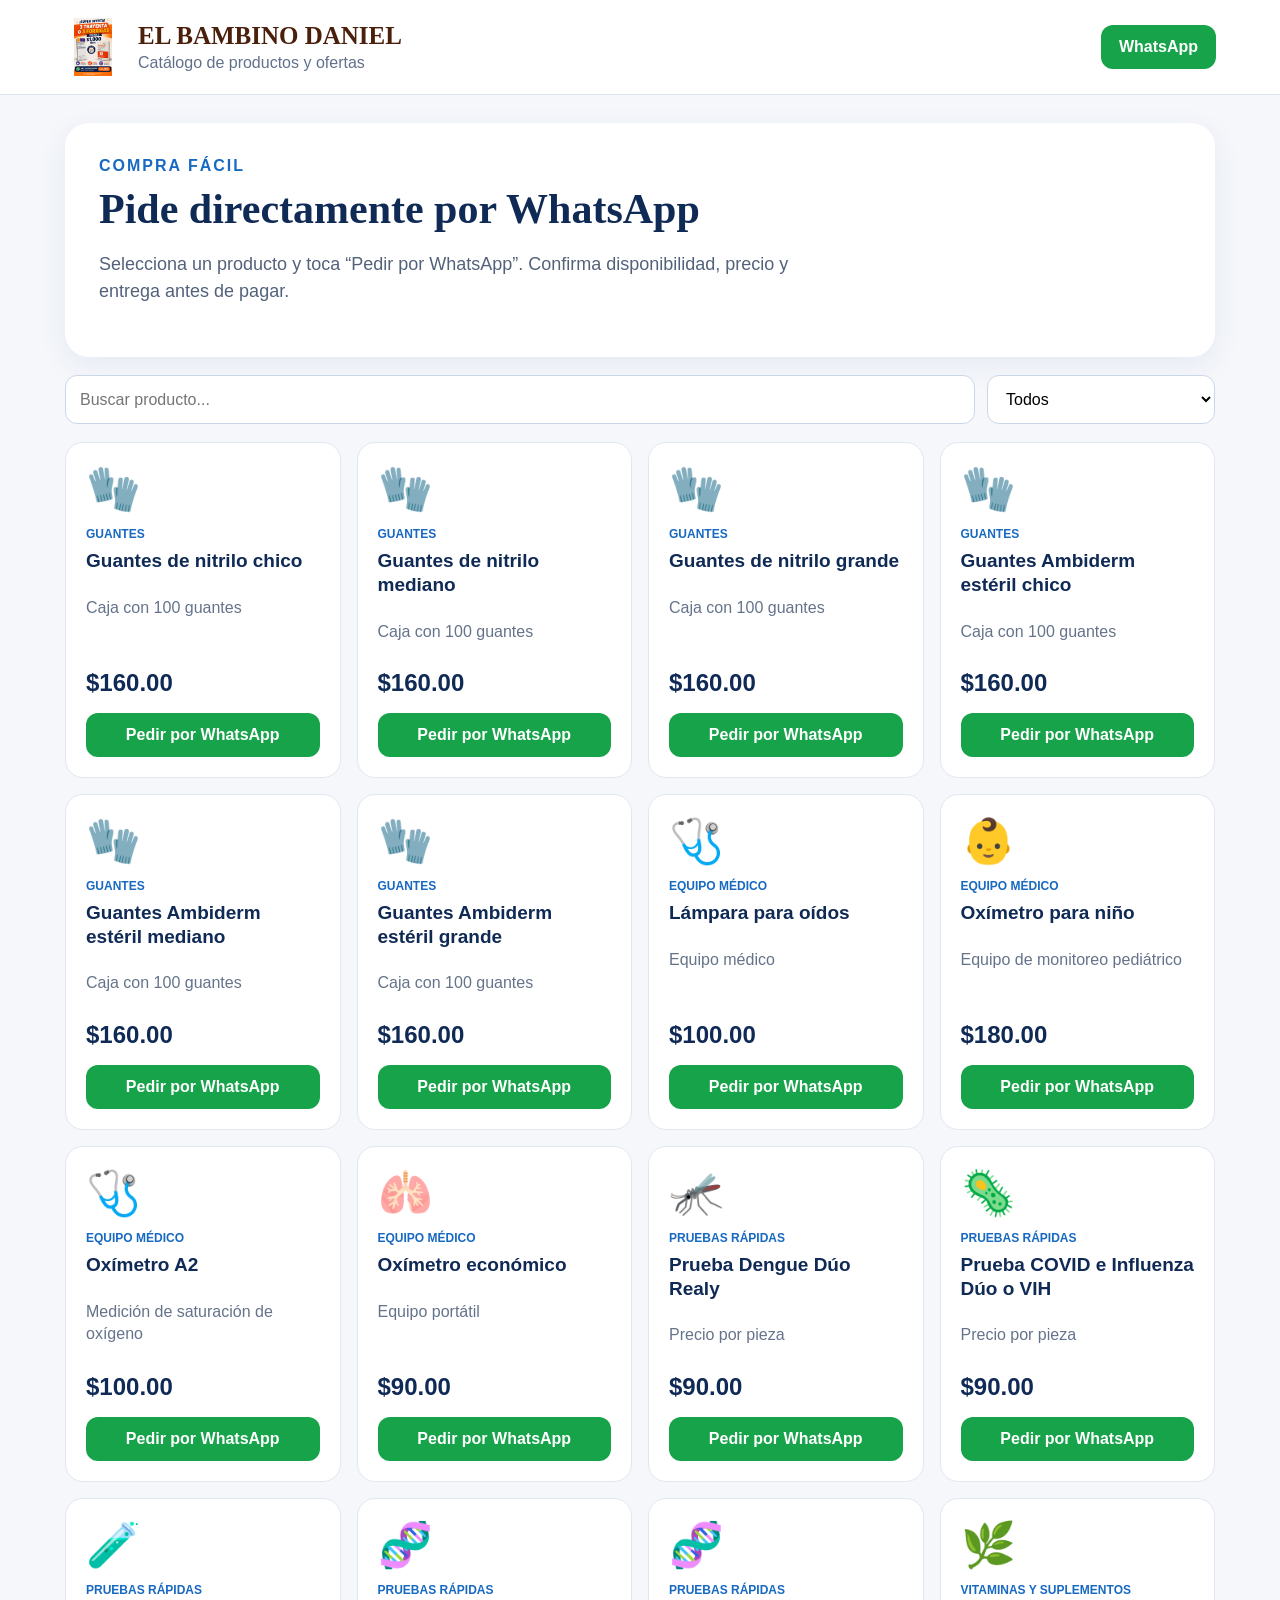
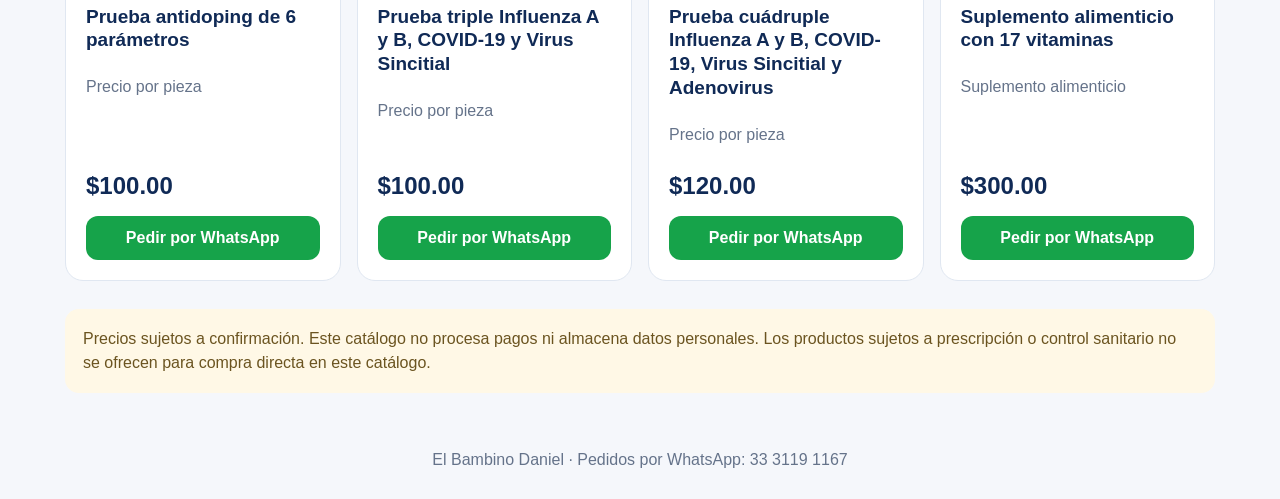
==== index.html @ a518f1b6 "Add files via upload" ====
<!doctype html><html lang="es"><head><meta charset="utf-8"><meta name="viewport" content="width=device-width,initial-scale=1"><title>El Bambino Daniel | Catálogo WhatsApp</title><link rel="stylesheet" href="style.css"></head><body>
<header><img src="logo-el-bambino-daniel.png" alt="El Bambino Daniel"><div><h1>EL BAMBINO DANIEL</h1><p>Catálogo de productos y ofertas</p></div><a class="wa top" href="https://wa.me/523331191167?text=Hola%2C%20quiero%20informaci%C3%B3n%20del%20cat%C3%A1logo%20de%20El%20Bambino%20Daniel" target="_blank">WhatsApp</a></header>
<main><section class="hero"><div><span>COMPRA FÁCIL</span><h2>Pide directamente por WhatsApp</h2><p>Selecciona un producto y toca “Pedir por WhatsApp”. Confirma disponibilidad, precio y entrega antes de pagar.</p></div></section>
<div class="tools"><input id="search" placeholder="Buscar producto..."><select id="cat"><option>Todos</option><option>Guantes</option><option>Equipo médico</option><option>Pruebas rápidas</option><option>Vitaminas y suplementos</option></select></div>
<section id="grid" class="grid"></section>
<p class="note">Precios sujetos a confirmación. Este catálogo no procesa pagos ni almacena datos personales. Los productos sujetos a prescripción o control sanitario no se ofrecen para compra directa en este catálogo.</p></main>
<footer>El Bambino Daniel · Pedidos por WhatsApp: 33 3119 1167</footer>
<script src="catalogo.js"></script></body></html>
---- style.css ----
*{box-sizing:border-box}body{margin:0;font-family:Arial,sans-serif;background:#f5f7fb;color:#102a56}header{display:flex;align-items:center;gap:16px;padding:18px 5%;background:white;border-bottom:1px solid #dde5f0;position:sticky;top:0;z-index:3}header img{width:58px;height:58px;object-fit:contain}h1{margin:0;font-family:Georgia,serif;color:#4a1f0b;font-size:25px}header p{margin:4px 0 0;color:#62708a}.top{margin-left:auto}.hero{margin:28px auto 18px;padding:34px;border-radius:24px;background:white;max-width:1150px;box-shadow:0 8px 30px #173a6b12}.hero span{font-weight:800;letter-spacing:2px;color:#1769c2}.hero h2{font:700 42px Georgia,serif;margin:10px 0}.hero p{font-size:18px;color:#53627a;max-width:720px;line-height:1.5}.tools{max-width:1150px;margin:0 auto 18px;display:flex;gap:12px}.tools input,.tools select{padding:14px;border:1px solid #cbd7e7;border-radius:12px;font-size:16px;background:white}.tools input{flex:1}.grid{max-width:1150px;margin:auto;display:grid;grid-template-columns:repeat(auto-fit,minmax(240px,1fr));gap:16px}.grid article{background:white;border:1px solid #e0e7f1;border-radius:18px;padding:20px;display:flex;flex-direction:column;min-height:320px}.icon{font-size:44px}.grid span{font-size:12px;font-weight:800;color:#1769c2;text-transform:uppercase;margin-top:12px}.grid h3{font-size:19px;line-height:1.25;margin:8px 0;color:#102a56}.grid p{color:#65738a;line-height:1.4;flex:1}.grid strong{font-size:24px;margin:10px 0 16px}.wa{display:inline-block;background:#16a34a;color:white;text-decoration:none;padding:13px 18px;border-radius:12px;font-weight:800;text-align:center}.wa:hover{filter:brightness(.95)}.note{max-width:1150px;margin:28px auto;padding:18px;background:#fff8e6;border-radius:14px;color:#6b5420;line-height:1.5}footer{text-align:center;padding:30px;color:#65738a}@media(max-width:650px){header{padding:12px}.top{font-size:0}.top:after{content:'WhatsApp';font-size:14px}.hero{margin:14px;padding:22px}.hero h2{font-size:31px}.tools{margin:0 14px 14px;flex-direction:column}.grid{margin:0 14px}.note{margin:20px 14px}}
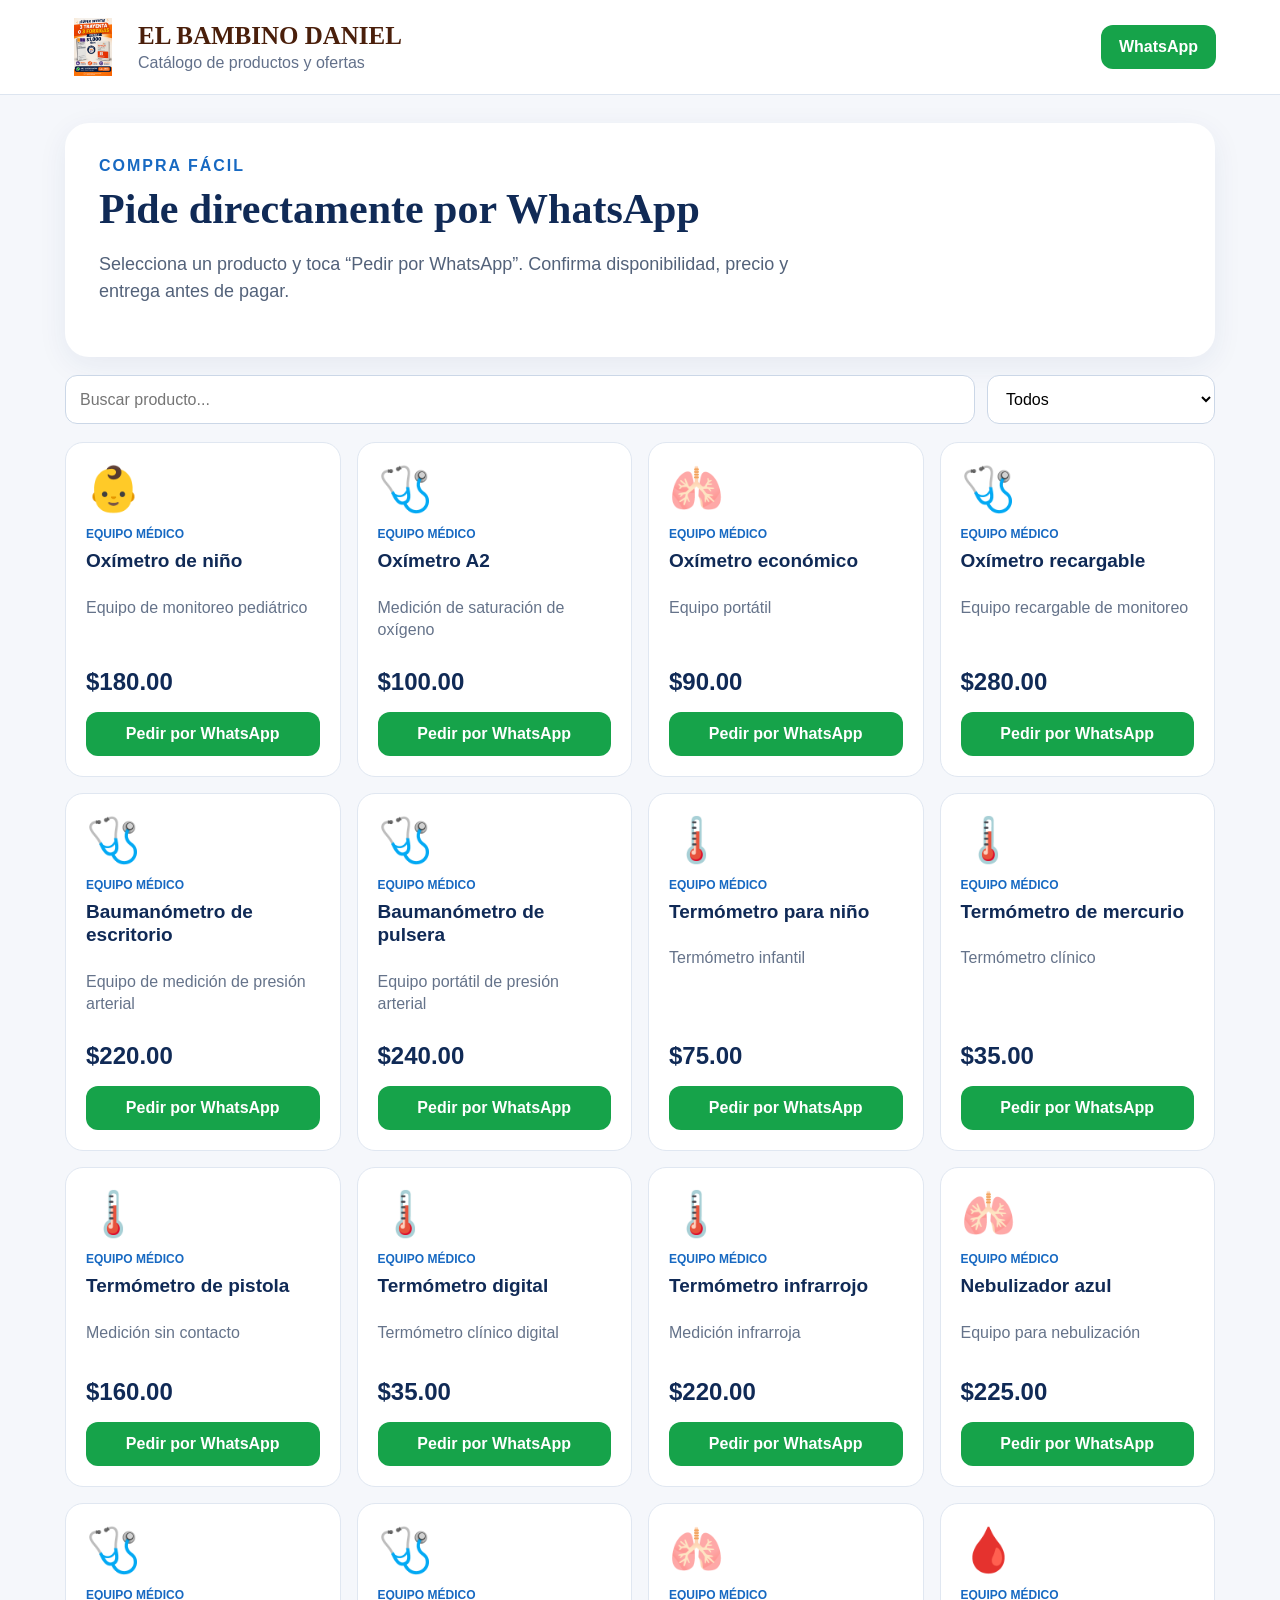
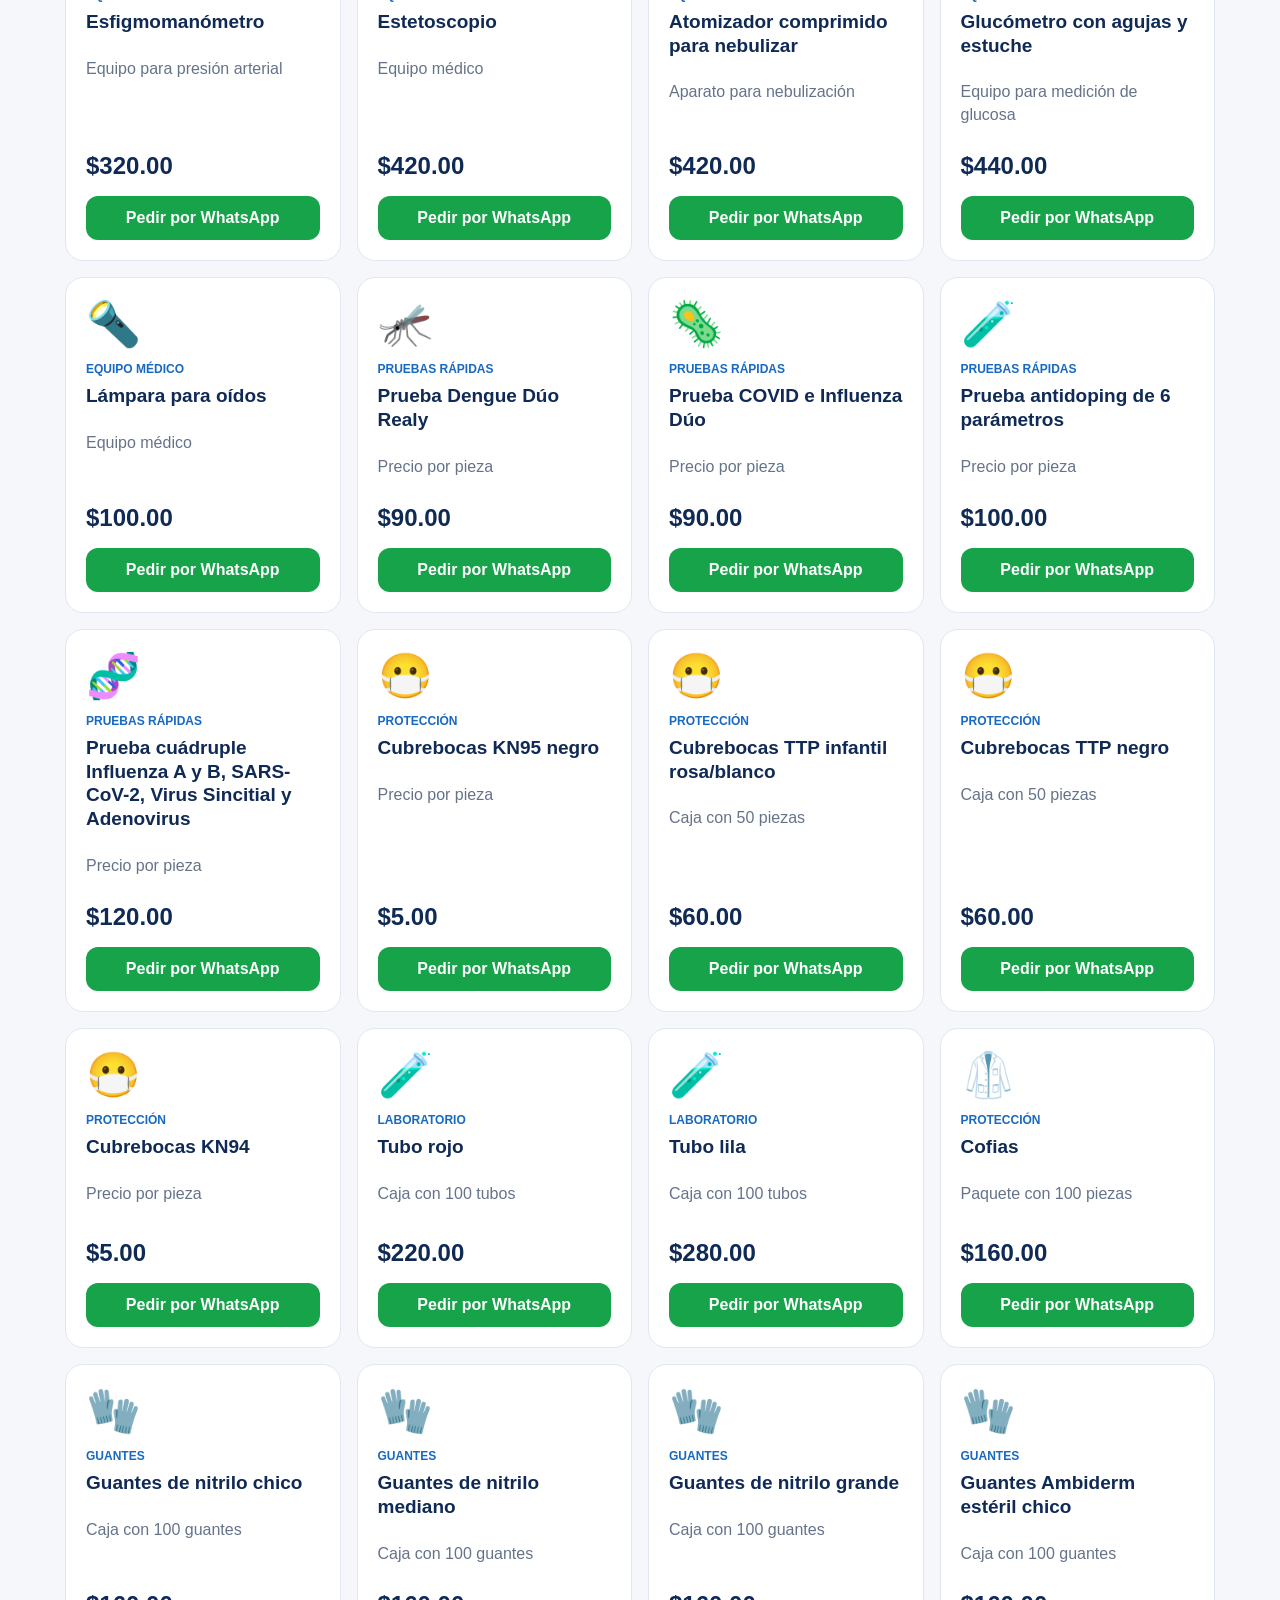
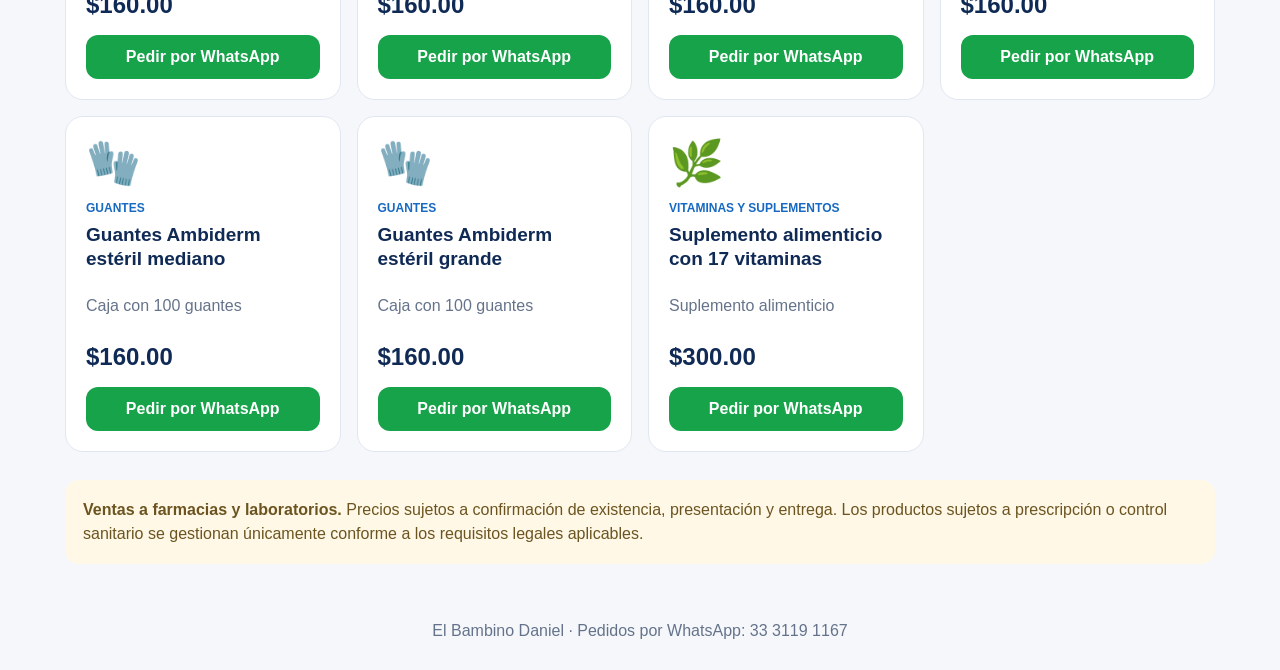
==== commit 219ed0fa: "Add files via upload" ====
--- a/index.html
+++ b/index.html
@@ -1,8 +1,26 @@
-<!doctype html><html lang="es"><head><meta charset="utf-8"><meta name="viewport" content="width=device-width,initial-scale=1"><title>El Bambino Daniel | Catálogo WhatsApp</title><link rel="stylesheet" href="style.css"></head><body>
-<header><img src="logo-el-bambino-daniel.png" alt="El Bambino Daniel"><div><h1>EL BAMBINO DANIEL</h1><p>Catálogo de productos y ofertas</p></div><a class="wa top" href="https://wa.me/523331191167?text=Hola%2C%20quiero%20informaci%C3%B3n%20del%20cat%C3%A1logo%20de%20El%20Bambino%20Daniel" target="_blank">WhatsApp</a></header>
-<main><section class="hero"><div><span>COMPRA FÁCIL</span><h2>Pide directamente por WhatsApp</h2><p>Selecciona un producto y toca “Pedir por WhatsApp”. Confirma disponibilidad, precio y entrega antes de pagar.</p></div></section>
-<div class="tools"><input id="search" placeholder="Buscar producto..."><select id="cat"><option>Todos</option><option>Guantes</option><option>Equipo médico</option><option>Pruebas rápidas</option><option>Vitaminas y suplementos</option></select></div>
+<!doctype html>
+<html lang="es">
+<head>
+<meta charset="utf-8"><meta name="viewport" content="width=device-width,initial-scale=1">
+<title>El Bambino Daniel | Catálogo WhatsApp</title>
+<link rel="stylesheet" href="style.css">
+</head>
+<body>
+<header>
+<img src="logo-el-bambino-daniel.png" alt="El Bambino Daniel">
+<div><h1>EL BAMBINO DANIEL</h1><p>Catálogo de productos y ofertas</p></div>
+<a class="wa top" href="https://wa.me/523331191167?text=Hola%2C%20quiero%20informaci%C3%B3n%20del%20cat%C3%A1logo%20de%20El%20Bambino%20Daniel" target="_blank">WhatsApp</a>
+</header>
+<main>
+<section class="hero"><div><span>COMPRA FÁCIL</span><h2>Pide directamente por WhatsApp</h2>
+<p>Selecciona un producto y toca “Pedir por WhatsApp”. Confirma disponibilidad, precio y entrega antes de pagar.</p></div></section>
+<div class="tools">
+<input id="search" placeholder="Buscar producto...">
+<select id="cat"><option>Todos</option><option>Equipo médico</option><option>Pruebas rápidas</option><option>Protección</option><option>Laboratorio</option><option>Guantes</option><option>Vitaminas y suplementos</option></select>
+</div>
 <section id="grid" class="grid"></section>
-<p class="note">Precios sujetos a confirmación. Este catálogo no procesa pagos ni almacena datos personales. Los productos sujetos a prescripción o control sanitario no se ofrecen para compra directa en este catálogo.</p></main>
+<p class="note"><strong>Ventas a farmacias y laboratorios.</strong> Precios sujetos a confirmación de existencia, presentación y entrega. Los productos sujetos a prescripción o control sanitario se gestionan únicamente conforme a los requisitos legales aplicables.</p>
+</main>
 <footer>El Bambino Daniel · Pedidos por WhatsApp: 33 3119 1167</footer>
-<script src="catalogo.js"></script></body></html>
+<script src="catalogo.js"></script>
+</body></html>
--- a/style.css
+++ b/style.css
@@ -1 +1 @@
-*{box-sizing:border-box}body{margin:0;font-family:Arial,sans-serif;background:#f5f7fb;color:#102a56}header{display:flex;align-items:center;gap:16px;padding:18px 5%;background:white;border-bottom:1px solid #dde5f0;position:sticky;top:0;z-index:3}header img{width:58px;height:58px;object-fit:contain}h1{margin:0;font-family:Georgia,serif;color:#4a1f0b;font-size:25px}header p{margin:4px 0 0;color:#62708a}.top{margin-left:auto}.hero{margin:28px auto 18px;padding:34px;border-radius:24px;background:white;max-width:1150px;box-shadow:0 8px 30px #173a6b12}.hero span{font-weight:800;letter-spacing:2px;color:#1769c2}.hero h2{font:700 42px Georgia,serif;margin:10px 0}.hero p{font-size:18px;color:#53627a;max-width:720px;line-height:1.5}.tools{max-width:1150px;margin:0 auto 18px;display:flex;gap:12px}.tools input,.tools select{padding:14px;border:1px solid #cbd7e7;border-radius:12px;font-size:16px;background:white}.tools input{flex:1}.grid{max-width:1150px;margin:auto;display:grid;grid-template-columns:repeat(auto-fit,minmax(240px,1fr));gap:16px}.grid article{background:white;border:1px solid #e0e7f1;border-radius:18px;padding:20px;display:flex;flex-direction:column;min-height:320px}.icon{font-size:44px}.grid span{font-size:12px;font-weight:800;color:#1769c2;text-transform:uppercase;margin-top:12px}.grid h3{font-size:19px;line-height:1.25;margin:8px 0;color:#102a56}.grid p{color:#65738a;line-height:1.4;flex:1}.grid strong{font-size:24px;margin:10px 0 16px}.wa{display:inline-block;background:#16a34a;color:white;text-decoration:none;padding:13px 18px;border-radius:12px;font-weight:800;text-align:center}.wa:hover{filter:brightness(.95)}.note{max-width:1150px;margin:28px auto;padding:18px;background:#fff8e6;border-radius:14px;color:#6b5420;line-height:1.5}footer{text-align:center;padding:30px;color:#65738a}@media(max-width:650px){header{padding:12px}.top{font-size:0}.top:after{content:'WhatsApp';font-size:14px}.hero{margin:14px;padding:22px}.hero h2{font-size:31px}.tools{margin:0 14px 14px;flex-direction:column}.grid{margin:0 14px}.note{margin:20px 14px}}
+*{box-sizing:border-box}body{margin:0;font-family:Arial,sans-serif;background:#f5f7fb;color:#102a56}header{display:flex;align-items:center;gap:16px;padding:18px 5%;background:white;border-bottom:1px solid #dde5f0;position:sticky;top:0;z-index:3}header img{width:58px;height:58px;object-fit:contain}h1{margin:0;font-family:Georgia,serif;color:#4a1f0b;font-size:25px}header p{margin:4px 0 0;color:#62708a}.top{margin-left:auto}.hero{margin:28px auto 18px;padding:34px;border-radius:24px;background:white;max-width:1150px;box-shadow:0 8px 30px #173a6b12}.hero span{font-weight:800;letter-spacing:2px;color:#1769c2}.hero h2{font:700 42px Georgia,serif;margin:10px 0}.hero p{font-size:18px;color:#53627a;max-width:720px;line-height:1.5}.tools{max-width:1150px;margin:0 auto 18px;display:flex;gap:12px}.tools input,.tools select{padding:14px;border:1px solid #cbd7e7;border-radius:12px;font-size:16px;background:white}.tools input{flex:1}.grid{max-width:1150px;margin:auto;display:grid;grid-template-columns:repeat(auto-fit,minmax(240px,1fr));gap:16px}.grid article{background:white;border:1px solid #e0e7f1;border-radius:18px;padding:20px;display:flex;flex-direction:column;min-height:320px}.icon{font-size:44px}.grid span{font-size:12px;font-weight:800;color:#1769c2;text-transform:uppercase;margin-top:12px}.grid h3{font-size:19px;line-height:1.25;margin:8px 0;color:#102a56}.grid p{color:#65738a;line-height:1.4;flex:1}.grid strong{font-size:24px;margin:10px 0 16px}.wa{display:inline-block;background:#16a34a;color:white;text-decoration:none;padding:13px 18px;border-radius:12px;font-weight:800;text-align:center}.wa:hover{filter:brightness(.95)}.note{max-width:1150px;margin:28px auto;padding:18px;background:#fff8e6;border-radius:14px;color:#6b5420;line-height:1.5}footer{text-align:center;padding:30px;color:#65738a}@media(max-width:650px){header{padding:12px}.top{font-size:0}.top:after{content:'WhatsApp';font-size:14px}.hero{margin:14px;padding:22px}.hero h2{font-size:31px}.tools{margin:0 14px 14px;flex-direction:column}.grid{margin:0 14px}.note{margin:20px 14px}}
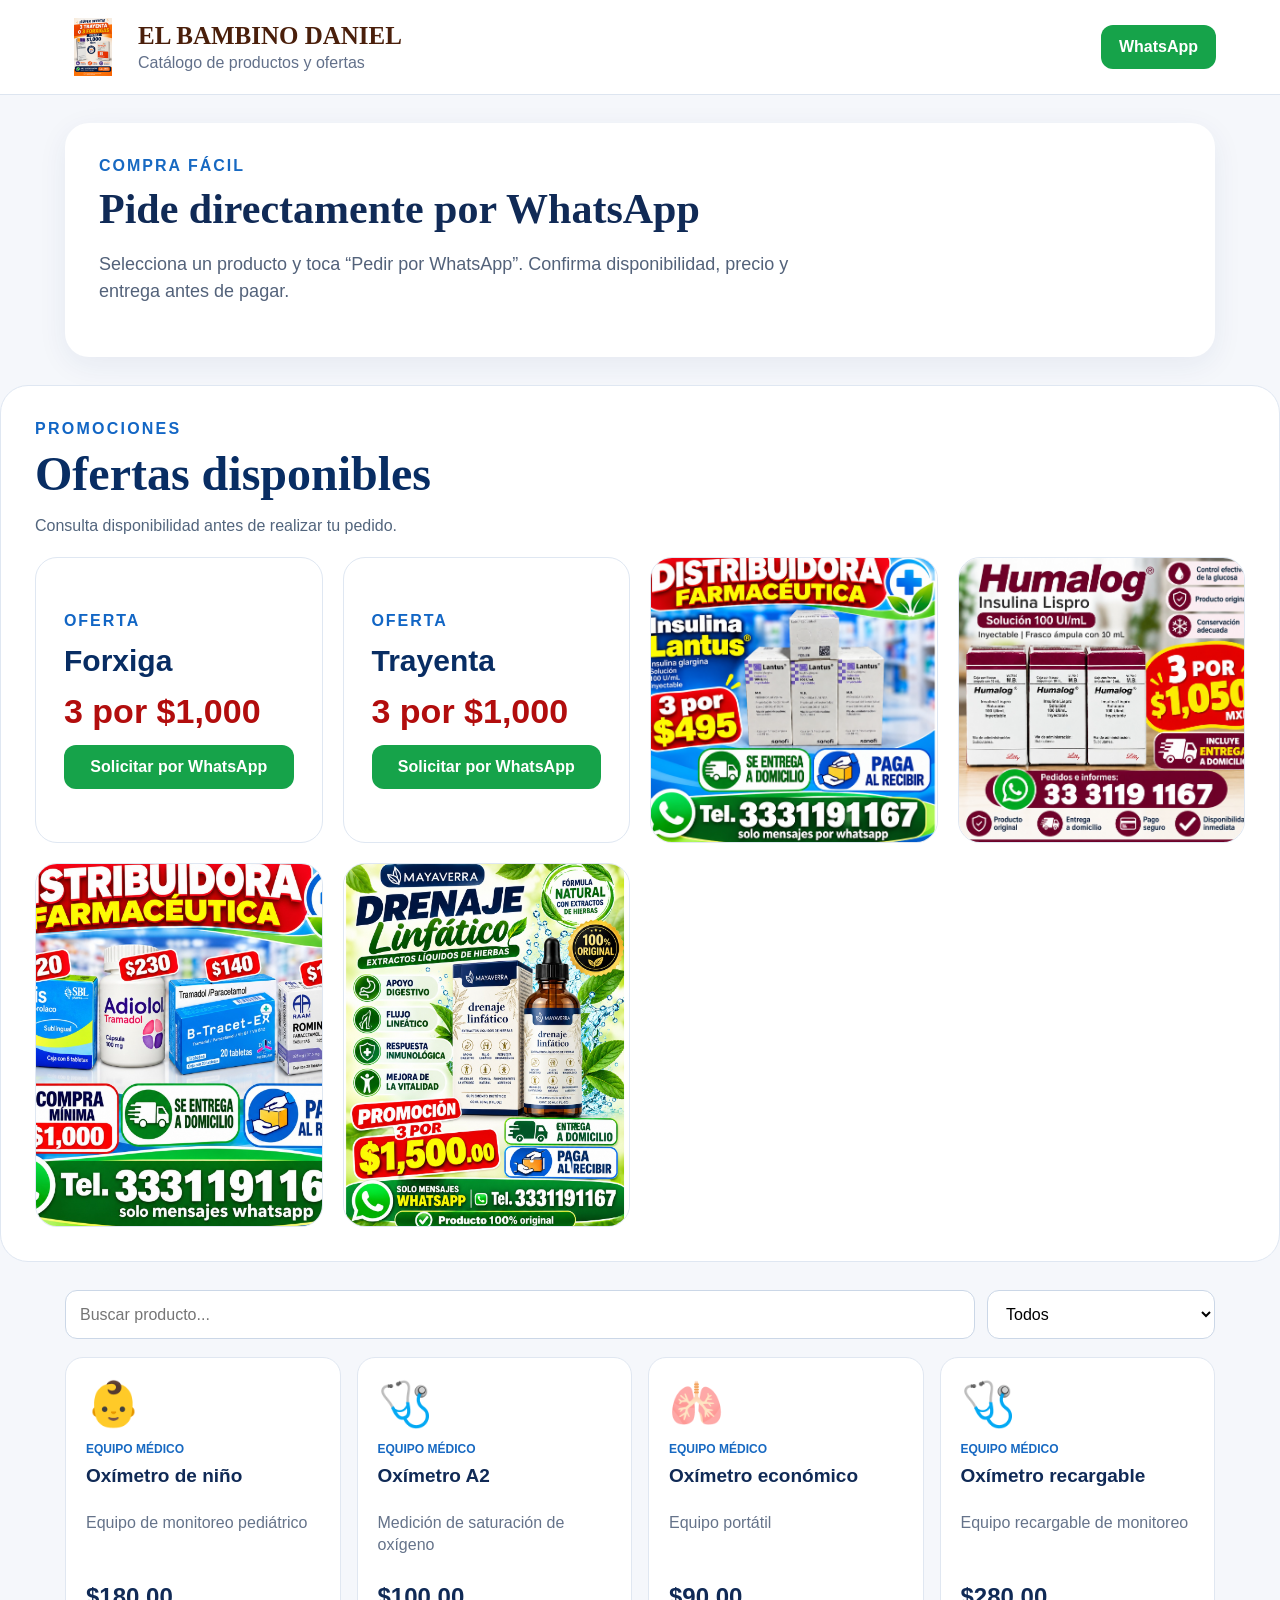
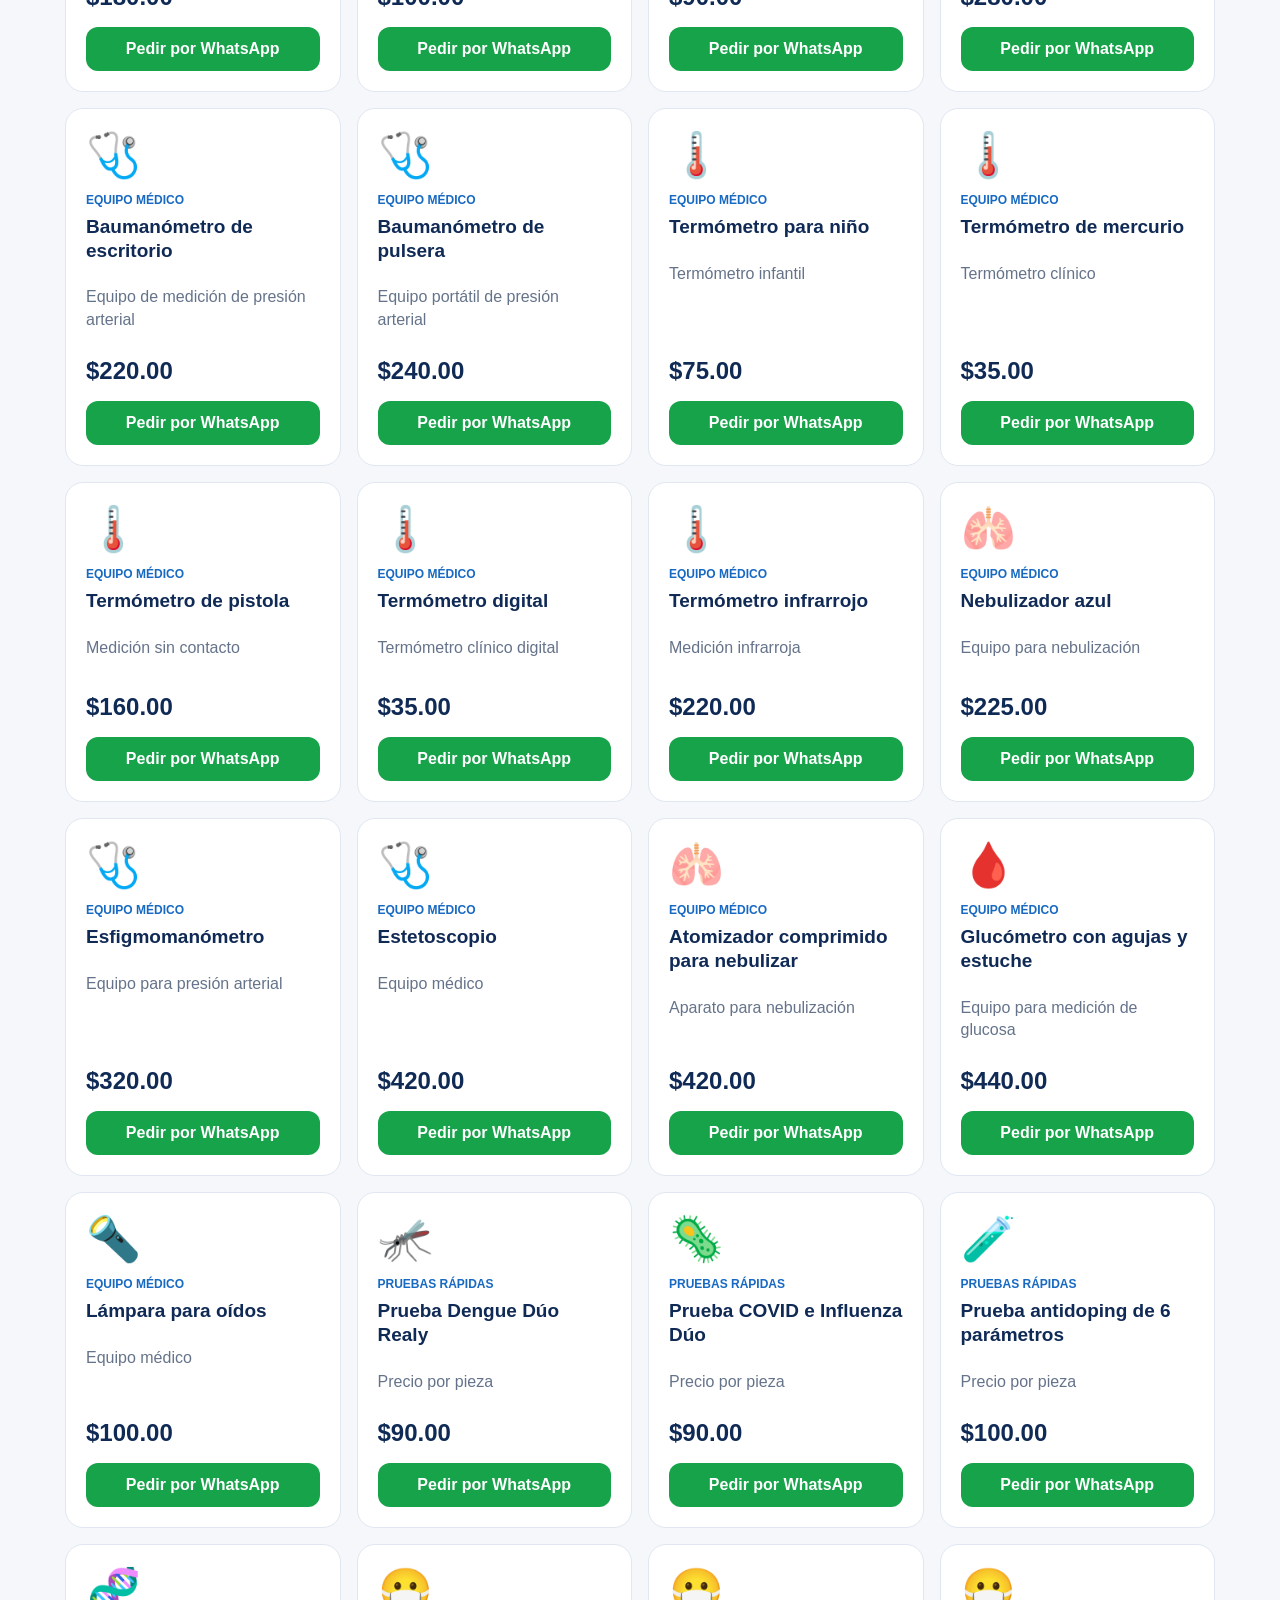
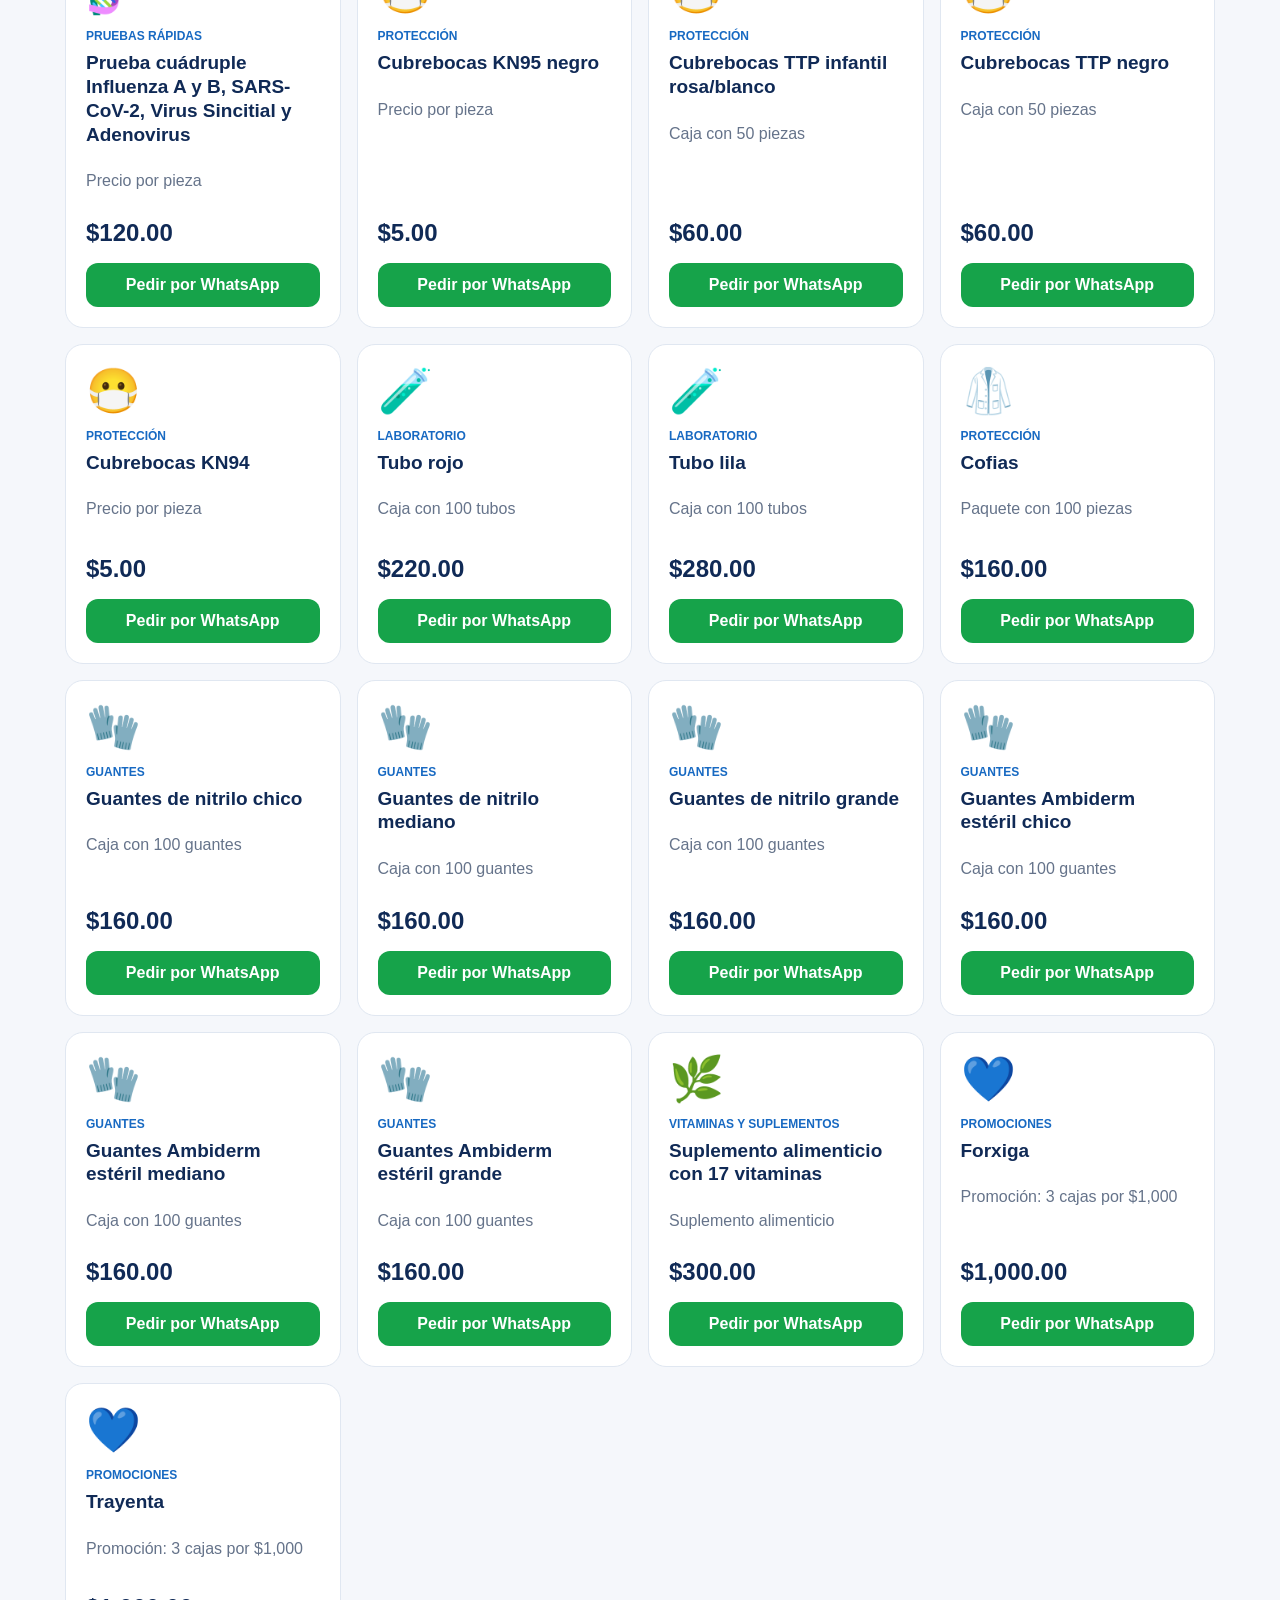
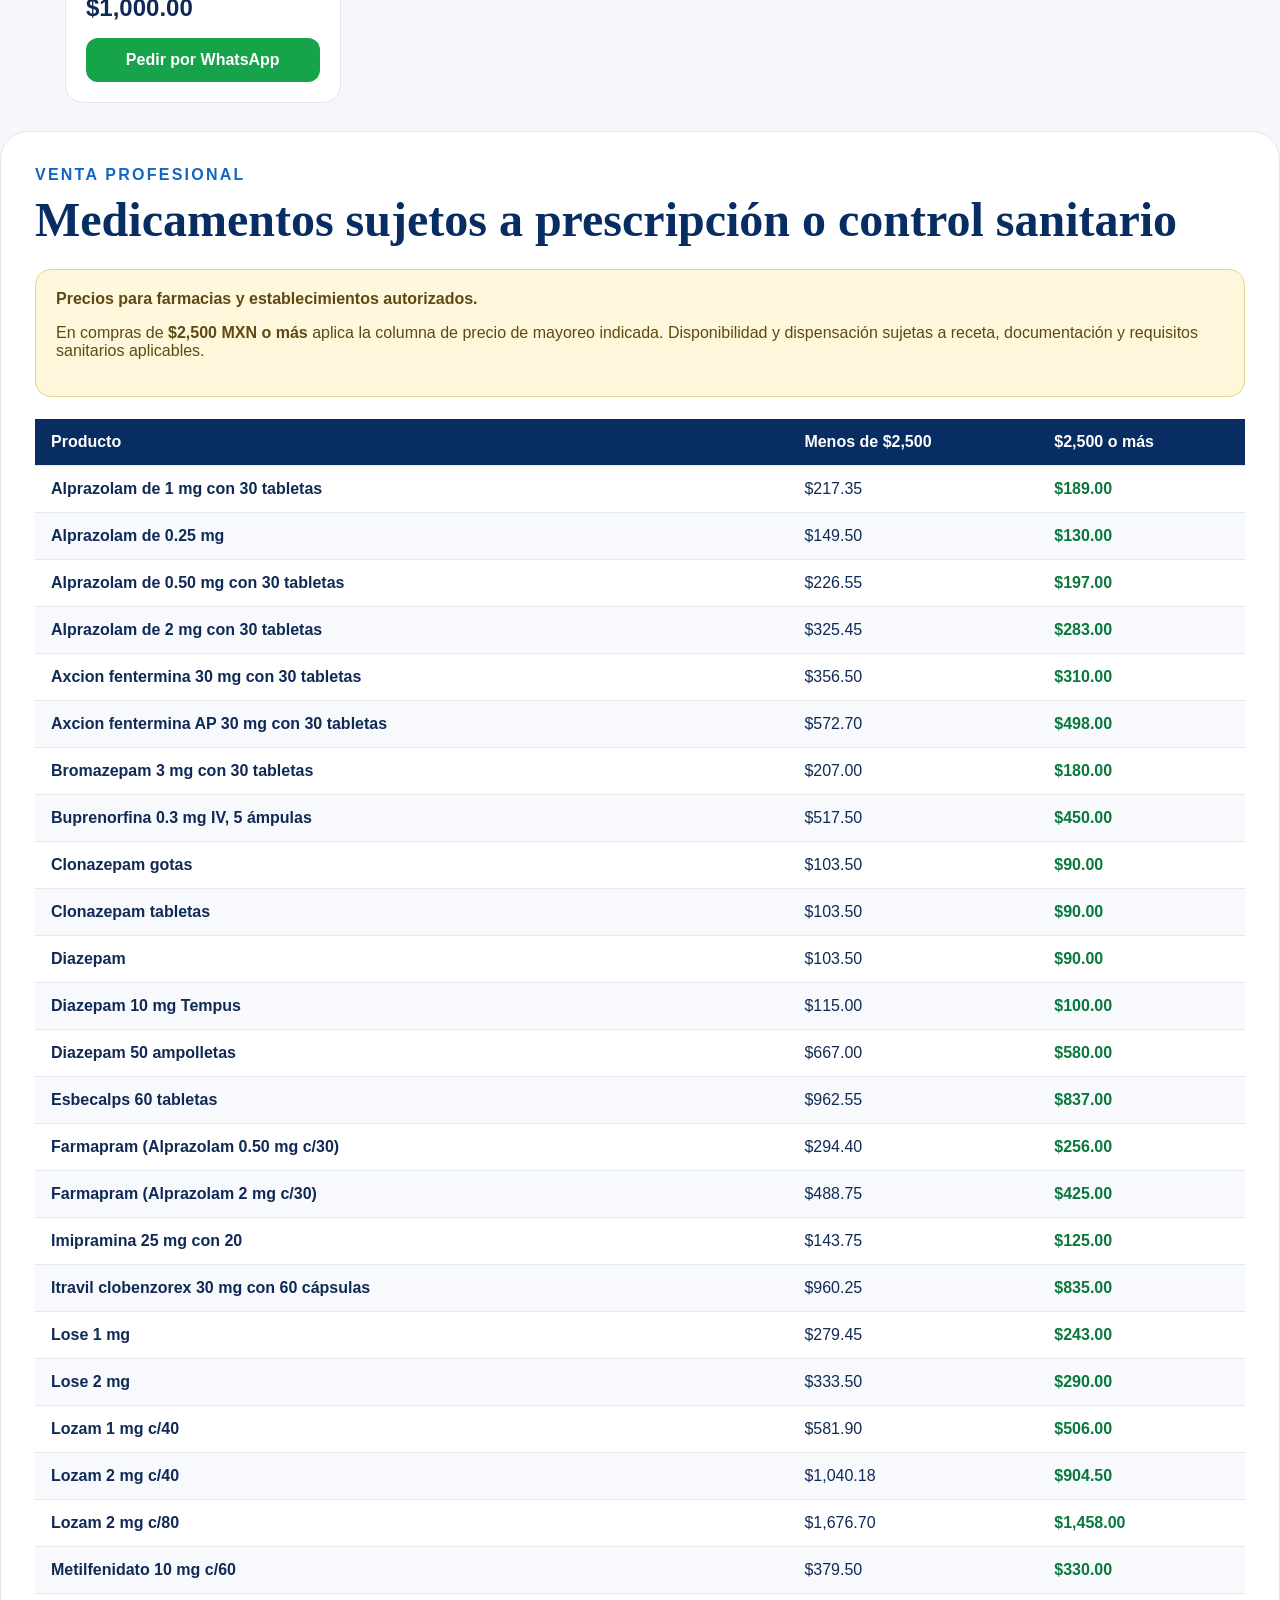
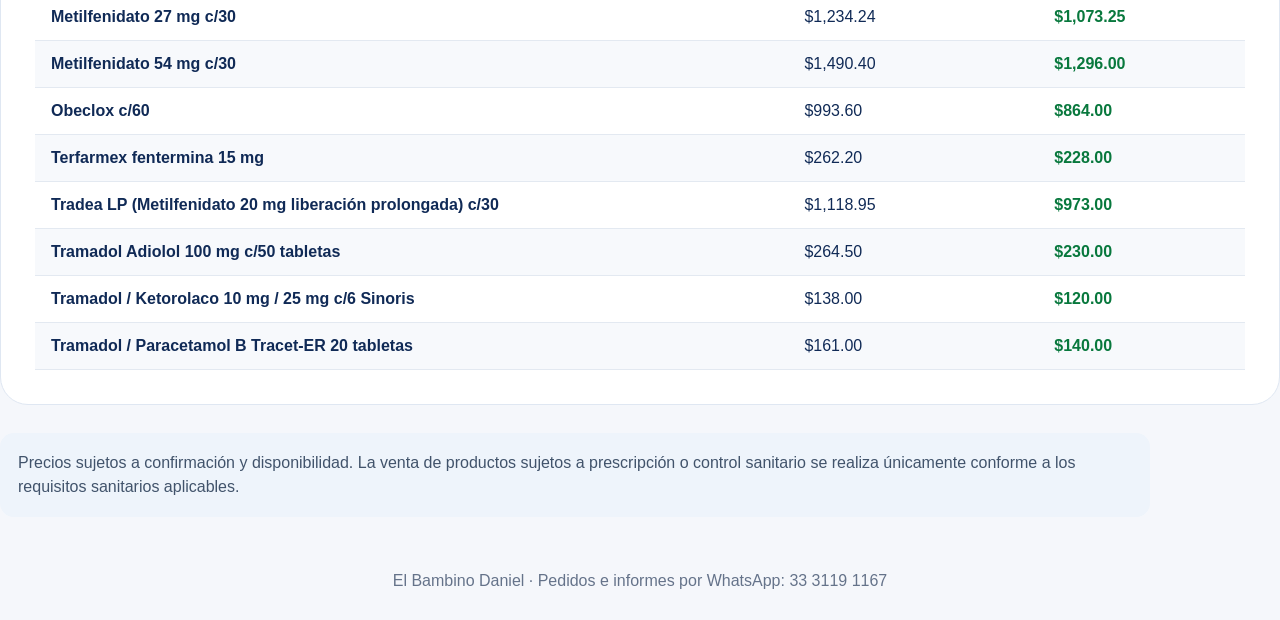
==== commit be4fdcf0: "Add files via upload" ====
--- a/index.html
+++ b/index.html
@@ -1,26 +1,61 @@
 <!doctype html>
 <html lang="es">
 <head>
-<meta charset="utf-8"><meta name="viewport" content="width=device-width,initial-scale=1">
-<title>El Bambino Daniel | Catálogo WhatsApp</title>
-<link rel="stylesheet" href="style.css">
+<meta charset="utf-8">
+<meta name="viewport" content="width=device-width,initial-scale=1">
+<title>El Bambino Daniel | Catálogo de productos y ofertas</title>
+<link rel="stylesheet" href="style.css?v=20261005-2">
 </head>
 <body>
 <header>
-<img src="logo-el-bambino-daniel.png" alt="El Bambino Daniel">
-<div><h1>EL BAMBINO DANIEL</h1><p>Catálogo de productos y ofertas</p></div>
-<a class="wa top" href="https://wa.me/523331191167?text=Hola%2C%20quiero%20informaci%C3%B3n%20del%20cat%C3%A1logo%20de%20El%20Bambino%20Daniel" target="_blank">WhatsApp</a>
+  <img src="logo-el-bambino-daniel.png" alt="El Bambino Daniel">
+  <div><h1>EL BAMBINO DANIEL</h1><p>Catálogo de productos y ofertas</p></div>
+  <a class="wa top" href="https://wa.me/523331191167?text=Hola%2C%20quiero%20informaci%C3%B3n%20del%20cat%C3%A1logo%20de%20El%20Bambino%20Daniel" target="_blank">WhatsApp</a>
 </header>
 <main>
-<section class="hero"><div><span>COMPRA FÁCIL</span><h2>Pide directamente por WhatsApp</h2>
-<p>Selecciona un producto y toca “Pedir por WhatsApp”. Confirma disponibilidad, precio y entrega antes de pagar.</p></div></section>
+<section class="hero">
+  <div><span>COMPRA FÁCIL</span><h2>Pide directamente por WhatsApp</h2>
+  <p>Selecciona un producto y toca “Pedir por WhatsApp”. Confirma disponibilidad, precio y entrega antes de pagar.</p></div>
+</section>
+
+<section class="promos" id="promociones">
+  <div class="section-title"><span>PROMOCIONES</span><h2>Ofertas disponibles</h2><p>Consulta disponibilidad antes de realizar tu pedido.</p></div>
+  <div class="promo-grid">
+    <article class="promo-text"><div class="promo-badge">OFERTA</div><h3>Forxiga</h3><strong>3 por $1,000</strong><a class="wa" target="_blank" href="https://wa.me/523331191167?text=Hola%2C%20quiero%20informaci%C3%B3n%20de%20la%20promoci%C3%B3n%20Forxiga%203%20por%20%241%2C000">Solicitar por WhatsApp</a></article>
+    <article class="promo-text"><div class="promo-badge">OFERTA</div><h3>Trayenta</h3><strong>3 por $1,000</strong><a class="wa" target="_blank" href="https://wa.me/523331191167?text=Hola%2C%20quiero%20informaci%C3%B3n%20de%20la%20promoci%C3%B3n%20Trayenta%203%20por%20%241%2C000">Solicitar por WhatsApp</a></article>
+    <article class="promo-img"><img src="promo-lantus.png" alt="Promoción Lantus 3 por $495"></article>
+    <article class="promo-img"><img src="promo-humalog.png" alt="Promoción Humalog 3 por $1,050"></article>
+    <article class="promo-img"><img src="promo-tramadol-informativa.png" alt="Información de productos de tramadol"></article>
+    <article class="promo-img"><img src="promo-drenaje-linfatico.png" alt="Promoción Drenaje Linfático 3 por $1,500"></article>
+  </div>
+</section>
+
 <div class="tools">
-<input id="search" placeholder="Buscar producto...">
-<select id="cat"><option>Todos</option><option>Equipo médico</option><option>Pruebas rápidas</option><option>Protección</option><option>Laboratorio</option><option>Guantes</option><option>Vitaminas y suplementos</option></select>
+  <input id="search" placeholder="Buscar producto...">
+  <select id="cat">
+    <option>Todos</option><option>Equipo médico</option><option>Pruebas rápidas</option>
+    <option>Protección</option><option>Laboratorio</option><option>Guantes</option>
+    <option>Vitaminas y suplementos</option>
+  </select>
 </div>
 <section id="grid" class="grid"></section>
-<p class="note"><strong>Ventas a farmacias y laboratorios.</strong> Precios sujetos a confirmación de existencia, presentación y entrega. Los productos sujetos a prescripción o control sanitario se gestionan únicamente conforme a los requisitos legales aplicables.</p>
+
+<section class="regulated" id="controlados">
+  <div class="section-title"><span>VENTA PROFESIONAL</span><h2>Medicamentos sujetos a prescripción o control sanitario</h2></div>
+  <div class="regulated-notice">
+    <strong>Precios para farmacias y establecimientos autorizados.</strong>
+    <p>En compras de <b>$2,500 MXN o más</b> aplica la columna de precio de mayoreo indicada. Disponibilidad y dispensación sujetas a receta, documentación y requisitos sanitarios aplicables.</p>
+  </div>
+  <div class="regulated-table-wrap">
+    <table class="regulated-table">
+      <thead><tr><th>Producto</th><th>Menos de $2,500</th><th>$2,500 o más</th></tr></thead>
+      <tbody id="regulated-list"></tbody>
+    </table>
+  </div>
+</section>
+
+<p class="note">Precios sujetos a confirmación y disponibilidad. La venta de productos sujetos a prescripción o control sanitario se realiza únicamente conforme a los requisitos sanitarios aplicables.</p>
 </main>
-<footer>El Bambino Daniel · Pedidos por WhatsApp: 33 3119 1167</footer>
-<script src="catalogo.js"></script>
+<footer>El Bambino Daniel · Pedidos e informes por WhatsApp: 33 3119 1167</footer>
+<script src="catalogo.js?v=20261005-2"></script>
 </body></html>
--- a/style.css
+++ b/style.css
@@ -1 +1,12 @@
-*{box-sizing:border-box}body{margin:0;font-family:Arial,sans-serif;background:#f5f7fb;color:#102a56}header{display:flex;align-items:center;gap:16px;padding:18px 5%;background:white;border-bottom:1px solid #dde5f0;position:sticky;top:0;z-index:3}header img{width:58px;height:58px;object-fit:contain}h1{margin:0;font-family:Georgia,serif;color:#4a1f0b;font-size:25px}header p{margin:4px 0 0;color:#62708a}.top{margin-left:auto}.hero{margin:28px auto 18px;padding:34px;border-radius:24px;background:white;max-width:1150px;box-shadow:0 8px 30px #173a6b12}.hero span{font-weight:800;letter-spacing:2px;color:#1769c2}.hero h2{font:700 42px Georgia,serif;margin:10px 0}.hero p{font-size:18px;color:#53627a;max-width:720px;line-height:1.5}.tools{max-width:1150px;margin:0 auto 18px;display:flex;gap:12px}.tools input,.tools select{padding:14px;border:1px solid #cbd7e7;border-radius:12px;font-size:16px;background:white}.tools input{flex:1}.grid{max-width:1150px;margin:auto;display:grid;grid-template-columns:repeat(auto-fit,minmax(240px,1fr));gap:16px}.grid article{background:white;border:1px solid #e0e7f1;border-radius:18px;padding:20px;display:flex;flex-direction:column;min-height:320px}.icon{font-size:44px}.grid span{font-size:12px;font-weight:800;color:#1769c2;text-transform:uppercase;margin-top:12px}.grid h3{font-size:19px;line-height:1.25;margin:8px 0;color:#102a56}.grid p{color:#65738a;line-height:1.4;flex:1}.grid strong{font-size:24px;margin:10px 0 16px}.wa{display:inline-block;background:#16a34a;color:white;text-decoration:none;padding:13px 18px;border-radius:12px;font-weight:800;text-align:center}.wa:hover{filter:brightness(.95)}.note{max-width:1150px;margin:28px auto;padding:18px;background:#fff8e6;border-radius:14px;color:#6b5420;line-height:1.5}footer{text-align:center;padding:30px;color:#65738a}@media(max-width:650px){header{padding:12px}.top{font-size:0}.top:after{content:'WhatsApp';font-size:14px}.hero{margin:14px;padding:22px}.hero h2{font-size:31px}.tools{margin:0 14px 14px;flex-direction:column}.grid{margin:0 14px}.note{margin:20px 14px}}+*{box-sizing:border-box}body{margin:0;font-family:Arial,sans-serif;background:#f5f7fb;color:#102a56}header{display:flex;align-items:center;gap:16px;padding:18px 5%;background:white;border-bottom:1px solid #dde5f0;position:sticky;top:0;z-index:3}header img{width:58px;height:58px;object-fit:contain}h1{margin:0;font-family:Georgia,serif;color:#4a1f0b;font-size:25px}header p{margin:4px 0 0;color:#62708a}.top{margin-left:auto}.hero{margin:28px auto 18px;padding:34px;border-radius:24px;background:white;max-width:1150px;box-shadow:0 8px 30px #173a6b12}.hero span{font-weight:800;letter-spacing:2px;color:#1769c2}.hero h2{font:700 42px Georgia,serif;margin:10px 0}.hero p{font-size:18px;color:#53627a;max-width:720px;line-height:1.5}.tools{max-width:1150px;margin:0 auto 18px;display:flex;gap:12px}.tools input,.tools select{padding:14px;border:1px solid #cbd7e7;border-radius:12px;font-size:16px;background:white}.tools input{flex:1}.grid{max-width:1150px;margin:auto;display:grid;grid-template-columns:repeat(auto-fit,minmax(240px,1fr));gap:16px}.grid article{background:white;border:1px solid #e0e7f1;border-radius:18px;padding:20px;display:flex;flex-direction:column;min-height:320px}.icon{font-size:44px}.grid span{font-size:12px;font-weight:800;color:#1769c2;text-transform:uppercase;margin-top:12px}.grid h3{font-size:19px;line-height:1.25;margin:8px 0;color:#102a56}.grid p{color:#65738a;line-height:1.4;flex:1}.grid strong{font-size:24px;margin:10px 0 16px}.wa{display:inline-block;background:#16a34a;color:white;text-decoration:none;padding:13px 18px;border-radius:12px;font-weight:800;text-align:center}.wa:hover{filter:brightness(.95)}.note{max-width:1150px;margin:28px auto;padding:18px;background:#fff8e6;border-radius:14px;color:#6b5420;line-height:1.5}footer{text-align:center;padding:30px;color:#65738a}@media(max-width:650px){header{padding:12px}.top{font-size:0}.top:after{content:'WhatsApp';font-size:14px}.hero{margin:14px;padding:22px}.hero h2{font-size:31px}.tools{margin:0 14px 14px;flex-direction:column}.grid{margin:0 14px}.note{margin:20px 14px}}
+.section-title{margin-bottom:22px}.section-title span{font-weight:900;letter-spacing:.14em;color:#1266c5}.section-title h2{font-family:Georgia,serif;color:#082d63;font-size:clamp(30px,4vw,48px);margin:8px 0}.section-title p{color:#52657d}
+.promos,.regulated{margin:28px 0;padding:34px;background:#fff;border:1px solid #dfe7f2;border-radius:28px}
+.promo-grid{display:grid;grid-template-columns:repeat(auto-fit,minmax(240px,1fr));gap:20px}
+.promo-text,.promo-img{border:1px solid #dfe7f2;border-radius:22px;overflow:hidden;background:#fff}
+.promo-text{padding:28px;display:flex;flex-direction:column;gap:14px;justify-content:center;min-height:260px}
+.promo-text h3{font-size:30px;color:#082d63;margin:0}.promo-text strong{font-size:34px;color:#b20d0d}.promo-badge{font-weight:900;color:#1266c5;letter-spacing:.12em}
+.promo-img img{display:block;width:100%;height:100%;object-fit:cover}
+.regulated-notice{background:#fff7dc;border:1px solid #ead18a;padding:20px;border-radius:16px;margin:18px 0 22px;color:#5d4a12}
+.regulated-table-wrap{overflow-x:auto}.regulated-table{width:100%;border-collapse:collapse;min-width:720px}.regulated-table th,.regulated-table td{padding:14px 16px;border-bottom:1px solid #e3e9f1;text-align:left}.regulated-table th{background:#082d63;color:#fff;position:sticky;top:0}.regulated-table tbody tr:nth-child(even){background:#f7f9fc}.wholesale-price{font-weight:900;color:#08783d}
+.note{margin:25px 0;padding:18px;border-radius:14px;background:#eef4fb;color:#41536b}
+@media(max-width:700px){.promos,.regulated{padding:20px;border-radius:20px}.promo-grid{grid-template-columns:1fr}.regulated-table{font-size:14px}}
